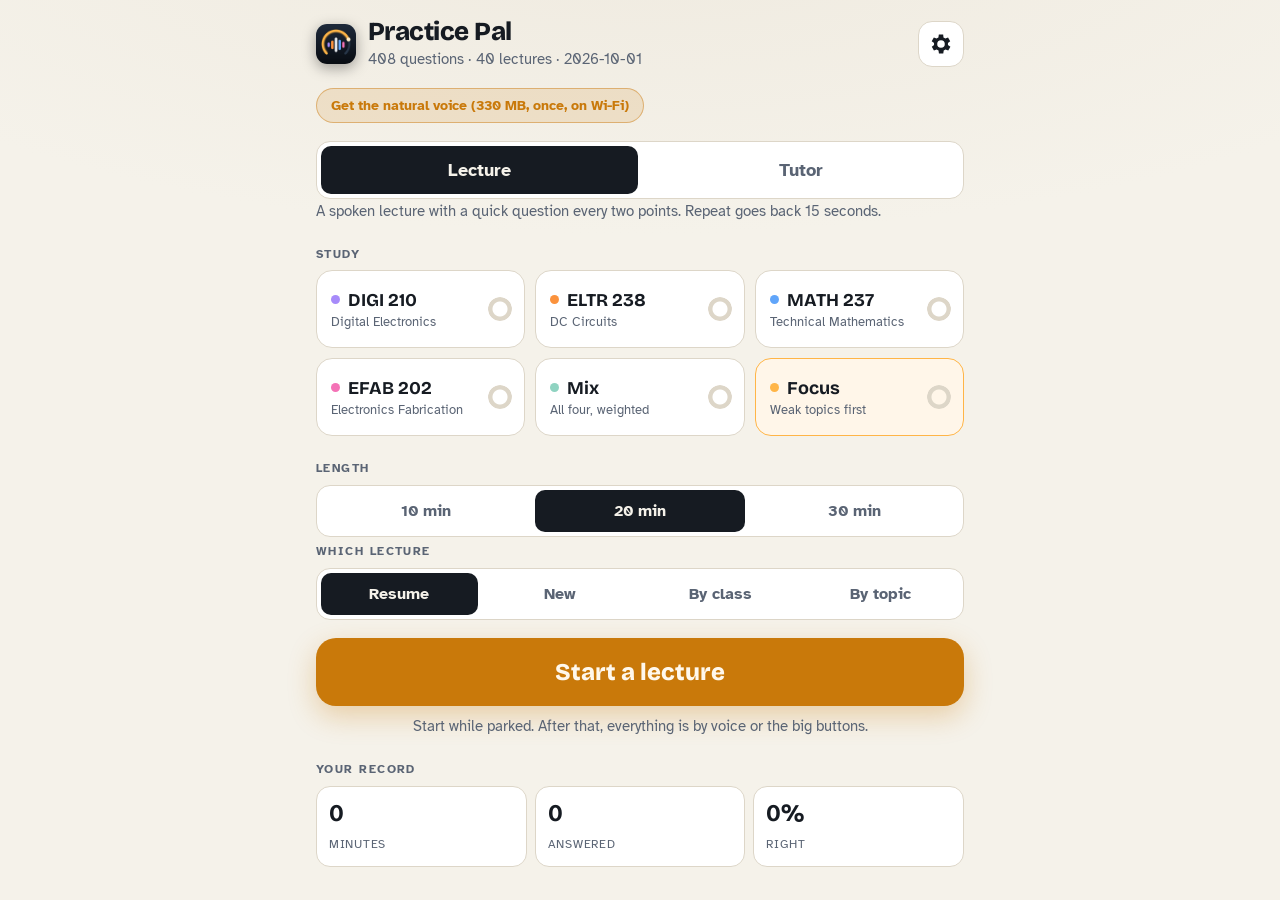
==== docs/index.html @ 53ab3779 "v2.0.0: on-device natural voice (Kokoro/WebGPU) with word-synced highlight, Whisper microphone fallb" ====
<!doctype html>
<html lang="en" dir="ltr">
<head>
<meta charset="utf-8">
<meta name="viewport" content="width=device-width, initial-scale=1, viewport-fit=cover">
<title>Pandora Practice Pal</title>
<meta name="description" content="Hands-free spoken lectures and voice tutoring for DIGI 210, ELTR 238, MATH 237 and EFAB 202, built from the Pandora vault.">
<meta name="theme-color" content="#0d1117" media="(prefers-color-scheme: dark)">
<meta name="theme-color" content="#f5f2ea" media="(prefers-color-scheme: light)">
<meta name="mobile-web-app-capable" content="yes">
<meta name="apple-mobile-web-app-capable" content="yes">
<meta name="apple-mobile-web-app-title" content="Practice Pal">
<meta name="apple-mobile-web-app-status-bar-style" content="black-translucent">
<link rel="manifest" href="manifest.webmanifest">
<link rel="icon" href="icons/icon-192.png">
<link rel="apple-touch-icon" href="icons/icon-180.png">
<link rel="preconnect" href="https://fonts.googleapis.com">
<link rel="preconnect" href="https://fonts.gstatic.com" crossorigin>
<link rel="stylesheet" href="https://fonts.googleapis.com/css2?family=Atkinson+Hyperlegible:wght@400;700&family=Bricolage+Grotesque:opsz,wght@12..96,600;12..96,800&display=swap">
<link rel="stylesheet" href="style.css">
</head>
<body>

<!-- ============ HOME ============ -->
<main id="home" class="screen">
  <header class="appbar">
    <div class="brand"><img src="icons/icon-192.png" alt="" width="40" height="40"><div><h1>Practice Pal</h1><p class="sub" id="bankInfo">Loading…</p></div></div>
    <button class="iconbtn" id="btnSettings" aria-label="Settings"></button>
  </header>

  <button class="voicechip" id="voiceChip" hidden></button>

  <section class="resume" id="resumeCard" hidden>
    <div class="resume-meta"><span class="eyebrow">Pick up where you left off</span><b id="resumeTitle"></b><small id="resumeSub"></small><div class="bar"><i id="resumeBar"></i></div></div>
    <div class="resume-actions"><button class="primary" id="btnResume">Resume</button><button class="ghost" id="btnNew">New lecture</button></div>
  </section>

  <section class="block">
    <div class="seg big" role="tablist" aria-label="Mode">
      <button class="segbtn" data-mode="lecture" role="tab">Lecture</button>
      <button class="segbtn" data-mode="tutor" role="tab">Tutor</button>
    </div>
    <p class="hint" id="modeHint"></p>
  </section>

  <section class="block">
    <h2 class="label">Study</h2>
    <div class="courses" id="courseGrid"></div>
  </section>

  <section class="block" id="lectureOpts">
    <h2 class="label">Length</h2>
    <div class="seg" id="lenSeg"><button class="segbtn" data-len="10">10 min</button><button class="segbtn" data-len="20">20 min</button><button class="segbtn" data-len="30">30 min</button></div>
    <h2 class="label">Which lecture</h2>
    <div class="seg" id="pickSeg"><button class="segbtn" data-pick="resume">Resume</button><button class="segbtn" data-pick="random">New</button><button class="segbtn" data-pick="lecture">By class</button><button class="segbtn" data-pick="topic">By topic</button></div>
    <div id="pickList" class="picklist" hidden></div>
  </section>

  <section class="block" id="tutorOpts" hidden><p class="hint" id="tutorPlan"></p></section>

  <div class="startwrap">
    <button class="start" id="btnStart" disabled><span id="startLabel">Start</span></button>
    <p class="hint center">Start while parked. After that, everything is by voice or the big buttons.</p>
  </div>

  <section class="block" id="statsBlock"></section>
</main>

<!-- ============ SESSION ============ -->
<main id="session" class="screen session" hidden>
  <header class="sessbar">
    <span class="chip" id="sessCourse">DIGI 210</span>
    <span class="status" id="sessStatus">Speaking</span>
    <span class="chip ghost" id="sessCount">0 / 0</span>
  </header>
  <div class="stage">
    <p class="kicker" id="stageKicker"></p>
    <div class="spoken" id="spoken" aria-live="off"></div>
    <div class="options" id="optionBtns"></div>
    <p class="heard" id="heard"></p>
  </div>
  <nav class="controls" aria-label="Playback">
    <div class="row help">
      <button class="ctl soft" id="cExplain"></button>
      <button class="ctl soft" id="cExpand"></button>
      <button class="ctl soft accent" id="cAI"></button>
    </div>
    <div class="row main">
      <button class="ctl" id="cRepeat"></button>
      <button class="ctl hero" id="cPause"></button>
      <button class="ctl" id="cNext"></button>
      <button class="ctl danger" id="cEnd"></button>
    </div>
  </nav>
</main>

<!-- ============ SUMMARY ============ -->
<main id="summary" class="screen" hidden>
  <header class="appbar"><h1>Drive done</h1></header>
  <div id="summaryBody" class="block"></div>
  <div class="startwrap"><button class="start" id="btnHome">Back to start</button></div>
</main>

<!-- ============ SETTINGS ============ -->
<main id="settings" class="screen" hidden>
  <header class="appbar"><h1>Settings</h1><button class="iconbtn" id="btnCloseSettings" aria-label="Close"></button></header>

  <section class="card form">
    <h2 class="label">Voice</h2>
    <div class="statusrow"><b id="voiceState">System voice</b><small id="voiceWhy"></small></div>
    <div class="meter" id="voiceMeter" hidden><i id="voiceMeterBar"></i></div>
    <button class="btn primary" id="btnVoice">Download the natural voice (about 330 MB, once)</button>
    <p class="hint">A neural voice that runs on your phone, so it works offline and costs nothing. Download on Wi-Fi. It needs Chrome or the installed app (WebGPU); other browsers use the phone's own voice.</p>
    <label>Speaking speed <output id="rateOut">1.0×</output><input type="range" id="rate" min="0.8" max="1.3" step="0.05" value="1"></label>
  </section>

  <section class="card form">
    <h2 class="label">Microphone</h2>
    <div class="statusrow"><b id="micState"></b><small id="micWhy"></small></div>
    <label class="row"><input type="checkbox" id="micOn" checked> Listen for spoken answers</label>
    <label>Recognition <select id="earMode"><option value="auto">Automatic (built-in, Whisper as backup)</option><option value="whisper">Always Whisper (needs the Groq key)</option></select></label>
    <label class="row"><input type="checkbox" id="optionsAloud" checked> Read multiple-choice options aloud</label>
    <button class="btn" id="btnTestVoice">Test voice and microphone</button>
    <p class="hint" id="testOut"></p>
  </section>

  <section class="card form">
    <h2 class="label">AI chain</h2>
    <p class="hint">Used only for the AI button. Five free services are tried in order; if one is slow or down, the next one carries on the same conversation. One key is enough; more keys make it more reliable. Keys stay on this phone. The Groq key also powers the microphone in Firefox.</p>
    <div id="keyRows"></div>
    <button class="btn" id="btnTestAI">Test the chain</button>
    <div class="keystatus" id="aiOut"></div>
  </section>

  <section class="card form">
    <h2 class="label">Sync with the vault</h2>
    <p class="hint">Progress is always saved on this phone. A fine-grained GitHub token (this repository only, Contents: Read and write) also sends your results to the vault after each drive.</p>
    <label>Repository <input type="text" id="ghRepo" placeholder="owner/repo"></label>
    <label>Token <input type="password" id="ghToken" autocomplete="off" placeholder="github_pat_…"></label>
    <div class="row gap"><button class="btn" id="btnSync">Sync now</button><button class="btn" id="btnRefresh">Check for new material</button></div>
    <p class="hint" id="syncOut"></p>
  </section>

  <section class="card form">
    <h2 class="label">Data</h2>
    <div class="row gap"><button class="btn" id="btnExport">Copy progress</button><button class="btn danger" id="btnReset">Reset progress</button></div>
    <p class="hint" id="dataOut"></p>
    <p class="hint">Version <span id="ver"></span></p>
  </section>
</main>

<audio id="silence" loop preload="auto"></audio>
<script src="parse.js"></script>
<script src="voice.js"></script>
<script src="ear.js"></script>
<script src="ai.js"></script>
<script src="app.js"></script>
</body>
</html>
---- docs/style.css ----
/* Pandora Practice Pal — "instrument cluster" UI.
   Layout: one column; glanceable type; every control a big target in the bottom third, reachable while the phone is mounted. */
:root {
  --bg: #0d1117;          /* cabin night, blue-black */
  --bg2: #121923;
  --panel: #161f2b;
  --panel2: #1c2735;
  --line: #263446;
  --fg: #eef1f5;
  --muted: #93a1b3;
  --dim: #5f6e82;
  --accent: #ffb547;      /* amber gauge needle */
  --accent-ink: #1b1200;
  --teal: #4fd1c5;        /* listening */
  --good: #5ad19a;
  --bad: #ff7a7a;
  --digi: #a78bfa; --eltr: #fb923c; --math: #60a5fa; --efab: #f472b6; --mix: #8fd3c1; --focus: #ffb547;
  --display: 'Bricolage Grotesque', 'Atkinson Hyperlegible', system-ui, sans-serif;
  --font: 'Atkinson Hyperlegible', system-ui, -apple-system, 'Segoe UI', Roboto, sans-serif;
  --r: 18px;
  color-scheme: dark;
}
@media (prefers-color-scheme: light) {
  :root:not([data-theme="dark"]) { --bg: #f5f2ea; --bg2: #efeadf; --panel: #ffffff; --panel2: #f7f4ed; --line: #ddd6c8; --fg: #161b22; --muted: #5a6474; --dim: #8b93a0; --accent: #c9790a; --accent-ink: #fff8ec; --teal: #0f8f84; color-scheme: light; }
}
:root[data-theme="light"] { --bg: #f5f2ea; --bg2: #efeadf; --panel: #ffffff; --panel2: #f7f4ed; --line: #ddd6c8; --fg: #161b22; --muted: #5a6474; --dim: #8b93a0; --accent: #c9790a; --accent-ink: #fff8ec; --teal: #0f8f84; color-scheme: light; }

* { box-sizing: border-box; }
[hidden] { display: none !important; }
html, body { height: 100%; margin: 0; }
body { background: radial-gradient(120% 60% at 50% -10%, var(--bg2), var(--bg) 60%) fixed, var(--bg); color: var(--fg); font-family: var(--font); font-size: 18px; line-height: 1.4;
  padding-block: env(safe-area-inset-top, 0px) env(safe-area-inset-bottom, 0px); -webkit-tap-highlight-color: transparent; }
.screen { min-height: 100%; padding: 14px 16px 28px; max-width: 680px; margin: 0 auto; display: flex; flex-direction: column; gap: 18px; }
h1 { font-family: var(--display); font-weight: 800; font-size: 26px; margin: 0; letter-spacing: -0.02em; line-height: 1.1; text-wrap: balance; }
h2.label { font-size: 12px; text-transform: uppercase; letter-spacing: 0.12em; color: var(--muted); margin: 6px 0 8px; font-weight: 700; }
.sub, .hint { color: var(--muted); margin: 2px 0 0; font-size: 15px; }
.center { text-align: center; }
button { font-family: inherit; cursor: pointer; color: inherit; }
button:focus-visible, a:focus-visible, input:focus-visible, select:focus-visible { outline: 3px solid var(--accent); outline-offset: 2px; }
svg { width: 26px; height: 26px; fill: currentColor; }
a { color: var(--accent); }

/* app bar */
.appbar { display: flex; align-items: center; justify-content: space-between; gap: 12px; padding-top: 4px; }
.brand { display: flex; align-items: center; gap: 12px; min-width: 0; }
.brand img { border-radius: 11px; flex: none; box-shadow: 0 4px 14px rgba(0,0,0,.35); }
.iconbtn { width: 46px; height: 46px; border-radius: 14px; background: var(--panel); border: 1px solid var(--line); display: grid; place-items: center; flex: none; }
.voicechip { align-self: flex-start; background: color-mix(in srgb, var(--accent) 14%, transparent); color: var(--accent); border: 1px solid color-mix(in srgb, var(--accent) 45%, transparent); border-radius: 999px; padding: 8px 14px; font-size: 14px; font-weight: 700; }
.voicechip:disabled { cursor: default; color: var(--muted); border-color: var(--line); background: transparent; }

/* resume card */
.resume { background: linear-gradient(135deg, color-mix(in srgb, var(--accent) 16%, var(--panel)), var(--panel)); border: 1px solid color-mix(in srgb, var(--accent) 35%, var(--line)); border-radius: 22px; padding: 16px; display: flex; flex-direction: column; gap: 14px; }
.resume-meta { display: flex; flex-direction: column; gap: 4px; min-width: 0; }
.eyebrow { font-size: 12px; letter-spacing: .12em; text-transform: uppercase; color: var(--accent); font-weight: 700; }
.resume-meta b { font-family: var(--display); font-size: 21px; line-height: 1.15; }
.resume-meta small { color: var(--muted); font-size: 14px; }
.bar { height: 5px; background: var(--line); border-radius: 3px; overflow: hidden; margin-top: 6px; }
.bar i { display: block; height: 100%; background: var(--accent); border-radius: 3px; }
.resume-actions { display: grid; grid-template-columns: 1.4fr 1fr; gap: 10px; }
.primary, .ghost { border-radius: 14px; padding: 14px; font-size: 18px; font-weight: 700; border: 1px solid transparent; }
.primary { background: var(--accent); color: var(--accent-ink); }
.ghost { background: transparent; border-color: var(--line); color: var(--fg); }

/* segmented controls */
.seg { display: flex; background: var(--panel); border: 1px solid var(--line); border-radius: 14px; padding: 4px; gap: 4px; }
.segbtn { flex: 1; background: transparent; border: 0; color: var(--muted); font-size: 16px; font-weight: 700; padding: 11px 4px; border-radius: 10px; min-width: 0; }
.seg.big .segbtn { font-size: 18px; padding: 13px 6px; }
.segbtn.on { background: var(--fg); color: var(--bg); }

/* course tiles */
.courses { display: grid; grid-template-columns: repeat(2, minmax(0, 1fr)); gap: 10px; }
.course { position: relative; border: 1.5px solid var(--line); background: var(--panel); border-radius: 16px; padding: 14px 44px 14px 14px; text-align: left; min-height: 78px; display: flex; flex-direction: column; justify-content: center; gap: 3px; }
.course b { font-family: var(--display); font-size: 18px; display: flex; align-items: center; gap: 8px; white-space: nowrap; }
.course b::before { content: ""; width: 9px; height: 9px; border-radius: 50%; background: var(--c); flex: none; }
.course small { color: var(--muted); font-size: 13px; line-height: 1.25; }
.course.on { border-color: var(--c); background: color-mix(in srgb, var(--c) 12%, var(--panel)); }
.ring { position: absolute; right: 12px; top: 50%; translate: 0 -50%; width: 24px; height: 24px; border-radius: 50%; background: conic-gradient(var(--c) calc(var(--p) * 1%), var(--line) 0); -webkit-mask: radial-gradient(circle, transparent 7px, #000 8px); mask: radial-gradient(circle, transparent 7px, #000 8px); }

.picklist { margin-top: 10px; display: flex; flex-direction: column; gap: 4px; max-height: 42vh; overflow-y: auto; border: 1px solid var(--line); border-radius: 14px; padding: 6px; background: var(--panel); }
.pick { background: transparent; border: 0; text-align: left; padding: 12px 10px; border-radius: 10px; display: flex; justify-content: space-between; gap: 10px; align-items: center; font-size: 16px; }
.pick.on { background: color-mix(in srgb, var(--accent) 18%, transparent); }
.pick small { color: var(--muted); white-space: nowrap; }
.pick.locked { opacity: .45; }

.startwrap { display: flex; flex-direction: column; gap: 8px; }
.start { background: var(--accent); color: var(--accent-ink); border: 0; font-family: var(--display); font-size: 24px; font-weight: 800; padding: 20px; border-radius: 20px; box-shadow: 0 10px 28px color-mix(in srgb, var(--accent) 30%, transparent); }
.start:disabled { opacity: .45; cursor: default; box-shadow: none; }

/* stats */
.stats { display: grid; grid-template-columns: repeat(3, 1fr); gap: 8px; }
.stat { background: var(--panel); border: 1px solid var(--line); border-radius: 14px; padding: 10px 12px; }
.stat b { display: block; font-family: var(--display); font-size: 24px; font-variant-numeric: tabular-nums; }
.stat small { color: var(--muted); font-size: 12px; text-transform: uppercase; letter-spacing: .06em; }
.weak { margin-top: 10px; display: flex; flex-direction: column; gap: 6px; }
.weak a, .weak span { color: var(--fg); text-decoration: none; display: flex; justify-content: space-between; gap: 10px; font-size: 15px; }
.weak small { color: var(--muted); }

/* ---------- session ---------- */
.session { gap: 10px; padding-bottom: 8px; height: calc(100dvh - env(safe-area-inset-top, 0px) - env(safe-area-inset-bottom, 0px)); min-height: 0; }
.sessbar { display: flex; align-items: center; justify-content: space-between; gap: 8px; }
.chip { background: var(--panel); border: 1.5px solid var(--line); padding: 6px 12px; border-radius: 999px; font-size: 14px; font-weight: 700; white-space: nowrap; }
.chip.ghost { color: var(--muted); font-variant-numeric: tabular-nums; }
.status { color: var(--accent); font-weight: 700; font-size: 14px; text-transform: uppercase; letter-spacing: .1em; display: flex; align-items: center; gap: 8px; }
.status::before { content: ""; width: 9px; height: 9px; border-radius: 50%; background: currentColor; }
.status.listen { color: var(--teal); }
.status.paused { color: var(--muted); }
.stage { flex: 1; display: flex; flex-direction: column; gap: 12px; min-height: 0; }
.kicker { margin: 0; color: var(--muted); font-size: 13px; text-transform: uppercase; letter-spacing: .08em; }
.spoken { flex: 1; min-height: 120px; overflow-y: auto; font-size: clamp(23px, 5.6vw, 31px); line-height: 1.45; scroll-behavior: auto;
  -webkit-mask: linear-gradient(transparent 0, #000 7%, #000 88%, transparent 100%); mask: linear-gradient(transparent 0, #000 7%, #000 88%, transparent 100%); padding: 14px 2px 40vh; }
.spoken .w { color: color-mix(in srgb, var(--fg) 42%, transparent); transition: color .18s ease, background-color .18s ease; border-radius: 5px; }
.spoken .w.s { color: color-mix(in srgb, var(--fg) 75%, transparent); }
.spoken .w.past { color: var(--fg); }
.spoken .w.now { color: var(--accent-ink); background: var(--accent); box-shadow: 0 0 0 3px var(--accent); }
.heard { margin: 0; color: var(--teal); font-size: 15px; min-height: 1.4em; }
.options { display: grid; gap: 8px; }
.opt { background: var(--panel); border: 2px solid var(--line); font-size: 19px; text-align: left; padding: 14px; border-radius: 14px; display: flex; gap: 12px; align-items: center; }
.opt em { font-style: normal; font-weight: 700; color: var(--accent); min-width: 1.3em; font-family: var(--display); }
.opt.good { border-color: var(--good); background: color-mix(in srgb, var(--good) 12%, var(--panel)); }
.opt.bad { border-color: var(--bad); background: color-mix(in srgb, var(--bad) 12%, var(--panel)); }
.opt.wide { justify-content: center; font-weight: 700; }

.controls { display: flex; flex-direction: column; gap: 8px; padding-top: 6px; }
.controls .row { display: grid; gap: 8px; }
.controls .row.help { grid-template-columns: repeat(3, 1fr); }
.controls .row.main { grid-template-columns: 1fr 1.35fr 1fr 1fr; }
.ctl { background: var(--panel); border: 1px solid var(--line); border-radius: 18px; min-height: 74px; display: flex; flex-direction: column; align-items: center; justify-content: center; gap: 3px; padding: 6px 2px; min-width: 0; }
.ctl svg { width: 30px; height: 30px; }
.ctl span { font-size: 12px; color: var(--muted); font-weight: 700; text-transform: uppercase; letter-spacing: .05em; }
.ctl.soft { min-height: 58px; flex-direction: row; gap: 8px; background: var(--panel2); }
.ctl.soft svg { width: 22px; height: 22px; }
.ctl.soft span { font-size: 14px; color: var(--fg); text-transform: none; letter-spacing: 0; }
.ctl.accent { border-color: color-mix(in srgb, var(--teal) 60%, var(--line)); }
.ctl.accent svg { color: var(--teal); }
.ctl.hero { background: var(--accent); color: var(--accent-ink); border-color: transparent; min-height: 84px; }
.ctl.hero span { color: var(--accent-ink); }
.ctl.hero svg { width: 36px; height: 36px; }
.ctl.hero.on { background: var(--teal); }
.ctl.danger svg { color: var(--bad); }
.ctl:active { transform: scale(.97); }

/* ---------- settings ---------- */
.card { background: var(--panel); border: 1px solid var(--line); border-radius: var(--r); padding: 16px; }
.form { display: flex; flex-direction: column; gap: 12px; }
.form label { display: flex; flex-direction: column; gap: 6px; font-size: 15px; color: var(--muted); }
.form label.row { flex-direction: row; align-items: center; gap: 10px; color: var(--fg); }
.form input[type=text], .form input[type=password], .form select { font: inherit; font-size: 17px; color: var(--fg); background: var(--bg); border: 1px solid var(--line); border-radius: 10px; padding: 11px; width: 100%; min-width: 0; }
.form input[type=range] { width: 100%; accent-color: var(--accent); }
.form input[type=checkbox] { width: 22px; height: 22px; accent-color: var(--accent); }
.form output { color: var(--fg); }
.statusrow { display: flex; flex-direction: column; gap: 2px; }
.statusrow small { color: var(--muted); font-size: 14px; }
.meter { height: 8px; background: var(--line); border-radius: 4px; overflow: hidden; }
.meter i { display: block; height: 100%; width: 0; background: var(--accent); transition: width .3s; }
.row { display: flex; align-items: center; }
.row.gap { gap: 10px; flex-wrap: wrap; }
.btn { background: var(--bg); border: 1px solid var(--line); font-size: 16px; font-weight: 700; padding: 12px 14px; border-radius: 12px; }
.btn.primary { background: var(--accent); color: var(--accent-ink); border-color: transparent; }
.btn.danger { color: var(--bad); }
.btn:disabled { opacity: .5; }
.keyrow { display: flex; flex-direction: column; gap: 6px; }
.keyhead { display: flex; align-items: center; gap: 8px; font-size: 15px; }
.keyhead .n { width: 22px; height: 22px; border-radius: 50%; background: var(--panel2); border: 1px solid var(--line); display: grid; place-items: center; font-size: 12px; font-weight: 700; color: var(--muted); }
.keyhead a { margin-left: auto; font-size: 14px; }
.keystatus { display: flex; flex-direction: column; gap: 6px; }
.kst { display: flex; justify-content: space-between; gap: 10px; font-size: 14px; padding: 8px 10px; border-radius: 10px; background: var(--bg); border-left: 4px solid var(--line); }
.kst span { color: var(--muted); text-align: right; min-width: 0; overflow-wrap: anywhere; }
.kst.ok { border-left-color: var(--good); } .kst.bad { border-left-color: var(--bad); } .kst.off { opacity: .6; }

/* summary */
.summary-list { list-style: none; padding: 0; margin: 12px 0 0; display: flex; flex-direction: column; gap: 8px; }
.summary-list li { background: var(--panel); border: 1px solid var(--line); border-radius: 12px; padding: 10px 12px; font-size: 16px; border-left: 4px solid var(--line); }
.summary-list li.bad { border-left-color: var(--bad); }
.summary-list li.good { border-left-color: var(--good); }
.summary-list small { color: var(--muted); display: block; }

@media (prefers-reduced-motion: no-preference) {
  .status.listen::before { animation: pulse 1.1s ease-in-out infinite; }
  @keyframes pulse { 50% { opacity: .3; transform: scale(1.4); } }
}
@media (min-width: 560px) { .courses { grid-template-columns: repeat(3, minmax(0, 1fr)); } }
@media (max-height: 700px) { .ctl { min-height: 60px; } .ctl.hero { min-height: 68px; } .ctl.soft { min-height: 48px; } }
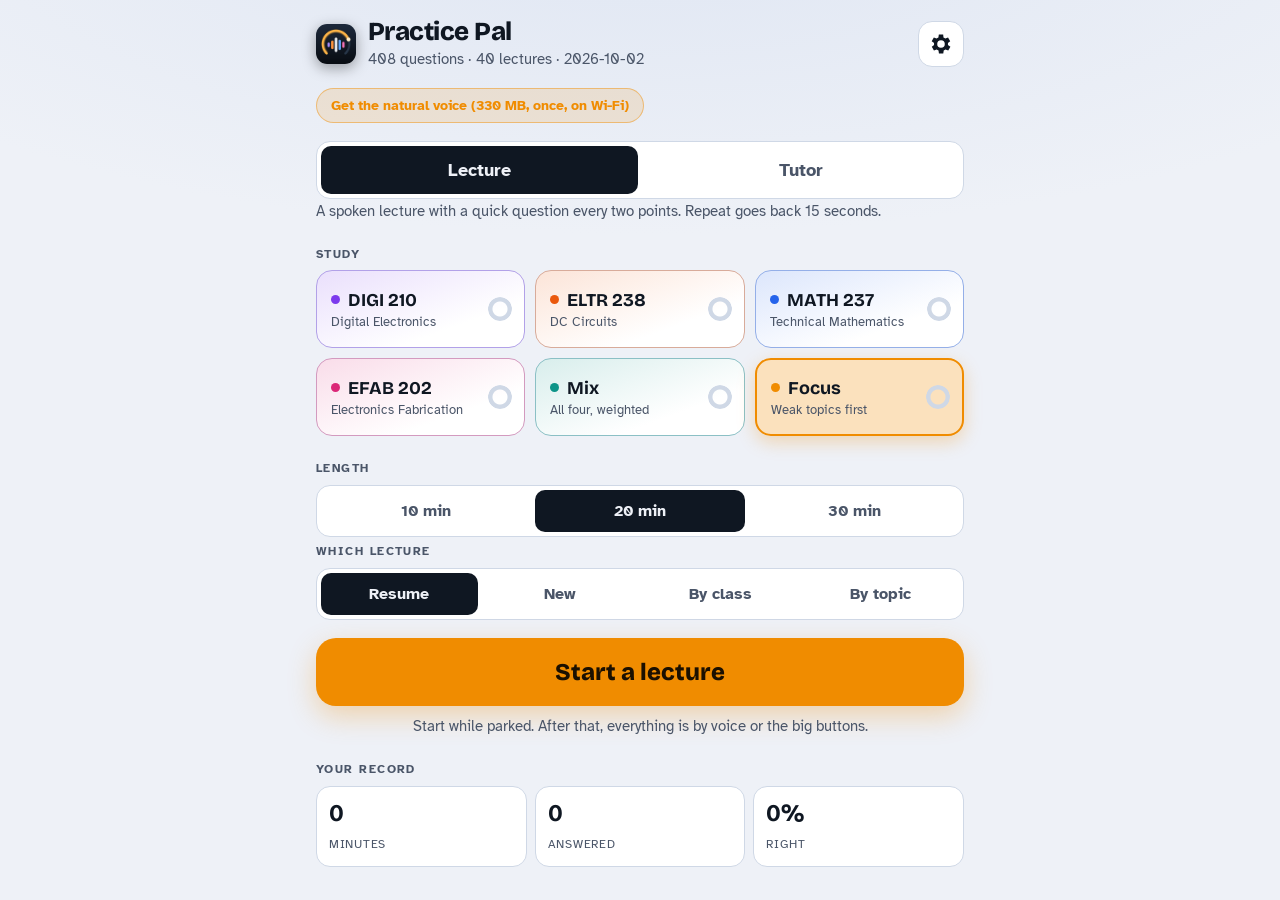
==== commit 9e56f41e: "v2.1.0: microphone settings (permission fixer, device picker, level meter), on-device Whisper, phras" ====
--- a/docs/index.html
+++ b/docs/index.html
@@ -111,16 +111,31 @@
     <div class="meter" id="voiceMeter" hidden><i id="voiceMeterBar"></i></div>
     <button class="btn primary" id="btnVoice">Download the natural voice (about 330 MB, once)</button>
     <p class="hint">A neural voice that runs on your phone, so it works offline and costs nothing. Download on Wi-Fi. It needs Chrome or the installed app (WebGPU); other browsers use the phone's own voice.</p>
+    <h2 class="label">Follow-along highlight</h2>
+    <div class="seg" id="hlSeg"><button class="segbtn" data-hl="phrase">Phrase</button><button class="segbtn" data-hl="word">Word</button><button class="segbtn" data-hl="off">Off</button></div>
     <label>Speaking speed <output id="rateOut">1.0×</output><input type="range" id="rate" min="0.8" max="1.3" step="0.05" value="1"></label>
   </section>
 
-  <section class="card form">
+  <section class="card form" id="micCard">
     <h2 class="label">Microphone</h2>
+    <div class="permrow"><span class="dot" id="permDot"></span><div class="statusrow"><b id="permState">Checking permission…</b><small id="permWhy"></small></div></div>
+    <button class="btn primary" id="btnPerm">Allow the microphone</button>
+    <details class="help" id="permHelp"><summary>How to fix a blocked microphone</summary><div id="permSteps"></div></details>
+    <label>Microphone to use <select id="micSel"><option value="">System default</option></select></label>
+    <p class="hint" id="micSelHint">Choosing a specific microphone uses Whisper for recognition, because the browser's built-in recogniser always listens on the system default.</p>
+    <div class="levelwrap"><span>Input level</span><div class="level"><i id="levelBar"></i></div></div>
+    <label>Recognition <select id="earMode">
+      <option value="auto">Automatic (best available)</option>
+      <option value="native">Built-in only (Chrome / installed app)</option>
+      <option value="local">On-device Whisper (no key, works everywhere)</option>
+      <option value="groq">Whisper on Groq (needs the Groq key)</option>
+    </select></label>
     <div class="statusrow"><b id="micState"></b><small id="micWhy"></small></div>
+    <div class="meter" id="sttMeter" hidden><i id="sttMeterBar"></i></div>
+    <button class="btn" id="btnLocalStt">Download on-device recogniser (about 80 MB, once)</button>
     <label class="row"><input type="checkbox" id="micOn" checked> Listen for spoken answers</label>
-    <label>Recognition <select id="earMode"><option value="auto">Automatic (built-in, Whisper as backup)</option><option value="whisper">Always Whisper (needs the Groq key)</option></select></label>
     <label class="row"><input type="checkbox" id="optionsAloud" checked> Read multiple-choice options aloud</label>
-    <button class="btn" id="btnTestVoice">Test voice and microphone</button>
+    <div class="row gap"><button class="btn primary" id="btnTestVoice">Test: say “option two”</button><button class="btn" id="btnMeter">Watch the level</button></div>
     <p class="hint" id="testOut"></p>
   </section>
 
@@ -154,6 +169,7 @@
 <script src="voice.js"></script>
 <script src="ear.js"></script>
 <script src="ai.js"></script>
+<script src="speechtext.js"></script>
 <script src="app.js"></script>
 </body>
 </html>
--- a/docs/style.css
+++ b/docs/style.css
@@ -21,9 +21,9 @@
   color-scheme: dark;
 }
 @media (prefers-color-scheme: light) {
-  :root:not([data-theme="dark"]) { --bg: #f5f2ea; --bg2: #efeadf; --panel: #ffffff; --panel2: #f7f4ed; --line: #ddd6c8; --fg: #161b22; --muted: #5a6474; --dim: #8b93a0; --accent: #c9790a; --accent-ink: #fff8ec; --teal: #0f8f84; color-scheme: light; }
+  :root:not([data-theme="dark"]) { --bg: #eef1f7; --bg2: #dfe6f3; --panel: #ffffff; --panel2: #f3f6fb; --line: #cfd8e6; --fg: #0f1722; --muted: #4a5568; --dim: #7a8699; --accent: #f08c00; --accent-ink: #1b1000; --teal: #0d9488; --digi: #7c3aed; --eltr: #ea580c; --math: #2563eb; --efab: #db2777; --mix: #0d9488; --focus: #f08c00; color-scheme: light; }
 }
-:root[data-theme="light"] { --bg: #f5f2ea; --bg2: #efeadf; --panel: #ffffff; --panel2: #f7f4ed; --line: #ddd6c8; --fg: #161b22; --muted: #5a6474; --dim: #8b93a0; --accent: #c9790a; --accent-ink: #fff8ec; --teal: #0f8f84; color-scheme: light; }
+:root[data-theme="light"] { --bg: #eef1f7; --bg2: #dfe6f3; --panel: #ffffff; --panel2: #f3f6fb; --line: #cfd8e6; --fg: #0f1722; --muted: #4a5568; --dim: #7a8699; --accent: #f08c00; --accent-ink: #1b1000; --teal: #0d9488; --digi: #7c3aed; --eltr: #ea580c; --math: #2563eb; --efab: #db2777; --mix: #0d9488; --focus: #f08c00; color-scheme: light; }
 
 * { box-sizing: border-box; }
 [hidden] { display: none !important; }
@@ -69,11 +69,11 @@
 
 /* course tiles */
 .courses { display: grid; grid-template-columns: repeat(2, minmax(0, 1fr)); gap: 10px; }
-.course { position: relative; border: 1.5px solid var(--line); background: var(--panel); border-radius: 16px; padding: 14px 44px 14px 14px; text-align: left; min-height: 78px; display: flex; flex-direction: column; justify-content: center; gap: 3px; }
+.course { position: relative; border: 1.5px solid color-mix(in srgb, var(--c) 35%, var(--line)); background: linear-gradient(160deg, color-mix(in srgb, var(--c) 16%, var(--panel)), var(--panel) 70%); border-radius: 16px; padding: 14px 44px 14px 14px; text-align: left; min-height: 78px; display: flex; flex-direction: column; justify-content: center; gap: 3px; }
 .course b { font-family: var(--display); font-size: 18px; display: flex; align-items: center; gap: 8px; white-space: nowrap; }
 .course b::before { content: ""; width: 9px; height: 9px; border-radius: 50%; background: var(--c); flex: none; }
 .course small { color: var(--muted); font-size: 13px; line-height: 1.25; }
-.course.on { border-color: var(--c); background: color-mix(in srgb, var(--c) 12%, var(--panel)); }
+.course.on { border-color: var(--c); border-width: 2.5px; background: color-mix(in srgb, var(--c) 26%, var(--panel)); box-shadow: 0 6px 18px color-mix(in srgb, var(--c) 28%, transparent); }
 .ring { position: absolute; right: 12px; top: 50%; translate: 0 -50%; width: 24px; height: 24px; border-radius: 50%; background: conic-gradient(var(--c) calc(var(--p) * 1%), var(--line) 0); -webkit-mask: radial-gradient(circle, transparent 7px, #000 8px); mask: radial-gradient(circle, transparent 7px, #000 8px); }
 
 .picklist { margin-top: 10px; display: flex; flex-direction: column; gap: 4px; max-height: 42vh; overflow-y: auto; border: 1px solid var(--line); border-radius: 14px; padding: 6px; background: var(--panel); }
@@ -108,10 +108,10 @@
 .kicker { margin: 0; color: var(--muted); font-size: 13px; text-transform: uppercase; letter-spacing: .08em; }
 .spoken { flex: 1; min-height: 120px; overflow-y: auto; font-size: clamp(23px, 5.6vw, 31px); line-height: 1.45; scroll-behavior: auto;
   -webkit-mask: linear-gradient(transparent 0, #000 7%, #000 88%, transparent 100%); mask: linear-gradient(transparent 0, #000 7%, #000 88%, transparent 100%); padding: 14px 2px 40vh; }
-.spoken .w { color: color-mix(in srgb, var(--fg) 42%, transparent); transition: color .18s ease, background-color .18s ease; border-radius: 5px; }
-.spoken .w.s { color: color-mix(in srgb, var(--fg) 75%, transparent); }
-.spoken .w.past { color: var(--fg); }
-.spoken .w.now { color: var(--accent-ink); background: var(--accent); box-shadow: 0 0 0 3px var(--accent); }
+.spoken .w { color: color-mix(in srgb, var(--fg) 40%, transparent); transition: color .25s ease, background-color .25s ease; -webkit-box-decoration-break: clone; box-decoration-break: clone; padding: 2px 0; }
+.spoken .w.s { color: color-mix(in srgb, var(--fg) 72%, transparent); }
+.spoken .w.past { color: color-mix(in srgb, var(--fg) 88%, transparent); }
+.spoken .w.now { color: var(--fg); background: color-mix(in srgb, var(--accent) 30%, transparent); }
 .heard { margin: 0; color: var(--teal); font-size: 15px; min-height: 1.4em; }
 .options { display: grid; gap: 8px; }
 .opt { background: var(--panel); border: 2px solid var(--line); font-size: 19px; text-align: left; padding: 14px; border-radius: 14px; display: flex; gap: 12px; align-items: center; }
@@ -180,3 +180,19 @@
 }
 @media (min-width: 560px) { .courses { grid-template-columns: repeat(3, minmax(0, 1fr)); } }
 @media (max-height: 700px) { .ctl { min-height: 60px; } .ctl.hero { min-height: 68px; } .ctl.soft { min-height: 48px; } }
+
+/* microphone settings */
+.permrow { display: flex; gap: 12px; align-items: flex-start; }
+.dot { width: 14px; height: 14px; border-radius: 50%; background: var(--dim); margin-top: 5px; flex: none; }
+.dot.ok { background: var(--good); box-shadow: 0 0 0 4px color-mix(in srgb, var(--good) 25%, transparent); }
+.dot.bad { background: var(--bad); box-shadow: 0 0 0 4px color-mix(in srgb, var(--bad) 25%, transparent); }
+.dot.ask { background: var(--accent); }
+.help { background: var(--bg); border: 1px solid var(--line); border-radius: 12px; padding: 10px 12px; font-size: 15px; }
+.help summary { cursor: pointer; font-weight: 700; }
+.help ol { margin: 8px 0 0; padding-left: 20px; display: flex; flex-direction: column; gap: 6px; color: var(--fg); }
+.levelwrap { display: flex; align-items: center; gap: 10px; font-size: 14px; color: var(--muted); }
+.level { flex: 1; height: 12px; border-radius: 6px; background: var(--line); overflow: hidden; }
+.level i { display: block; height: 100%; width: 0; background: linear-gradient(90deg, var(--teal), var(--good) 60%, var(--accent)); transition: width .08s linear; }
+
+.spoken[data-hl="word"] .w.now { background: var(--accent); color: var(--accent-ink); }
+.spoken[data-hl="off"] .w { color: var(--fg); }
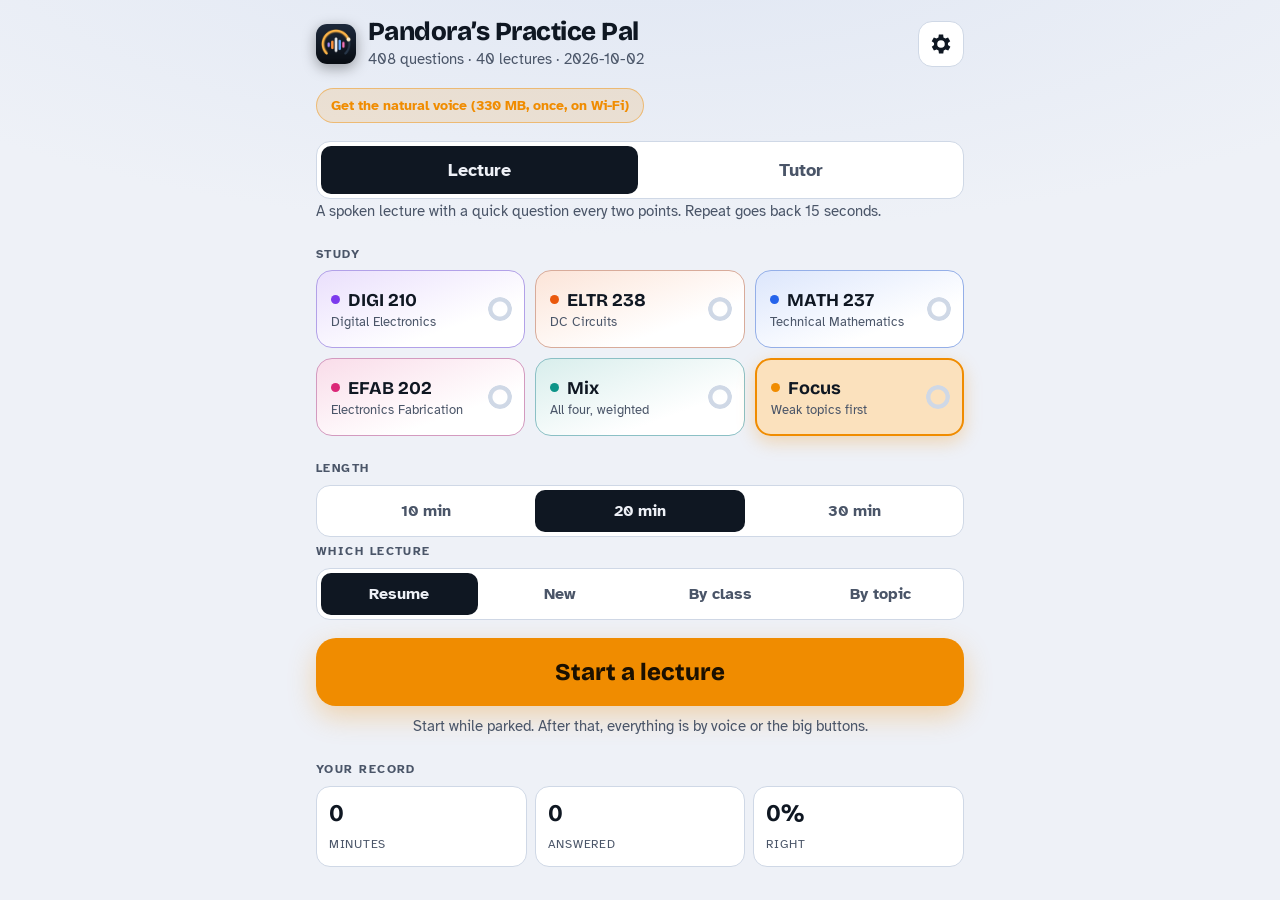
==== commit eeb15f9e: "Branding: Pandora's Practice Pal; updates bypass HTTP cache" ====
--- a/docs/index.html
+++ b/docs/index.html
@@ -3,7 +3,7 @@
 <head>
 <meta charset="utf-8">
 <meta name="viewport" content="width=device-width, initial-scale=1, viewport-fit=cover">
-<title>Pandora Practice Pal</title>
+<title>Pandora’s Practice Pal</title>
 <meta name="description" content="Hands-free spoken lectures and voice tutoring for DIGI 210, ELTR 238, MATH 237 and EFAB 202, built from the Pandora vault.">
 <meta name="theme-color" content="#0d1117" media="(prefers-color-scheme: dark)">
 <meta name="theme-color" content="#f5f2ea" media="(prefers-color-scheme: light)">
@@ -24,7 +24,7 @@
 <!-- ============ HOME ============ -->
 <main id="home" class="screen">
   <header class="appbar">
-    <div class="brand"><img src="icons/icon-192.png" alt="" width="40" height="40"><div><h1>Practice Pal</h1><p class="sub" id="bankInfo">Loading…</p></div></div>
+    <div class="brand"><img src="icons/icon-192.png" alt="" width="40" height="40"><div><h1>Pandora’s Practice Pal</h1><p class="sub" id="bankInfo">Loading…</p></div></div>
     <button class="iconbtn" id="btnSettings" aria-label="Settings"></button>
   </header>
 
--- a/docs/style.css
+++ b/docs/style.css
@@ -31,7 +31,7 @@
 body { background: radial-gradient(120% 60% at 50% -10%, var(--bg2), var(--bg) 60%) fixed, var(--bg); color: var(--fg); font-family: var(--font); font-size: 18px; line-height: 1.4;
   padding-block: env(safe-area-inset-top, 0px) env(safe-area-inset-bottom, 0px); -webkit-tap-highlight-color: transparent; }
 .screen { min-height: 100%; padding: 14px 16px 28px; max-width: 680px; margin: 0 auto; display: flex; flex-direction: column; gap: 18px; }
-h1 { font-family: var(--display); font-weight: 800; font-size: 26px; margin: 0; letter-spacing: -0.02em; line-height: 1.1; text-wrap: balance; }
+h1 { font-family: var(--display); font-weight: 800; font-size: clamp(21px, 6vw, 26px); margin: 0; letter-spacing: -0.02em; line-height: 1.1; text-wrap: balance; }
 h2.label { font-size: 12px; text-transform: uppercase; letter-spacing: 0.12em; color: var(--muted); margin: 6px 0 8px; font-weight: 700; }
 .sub, .hint { color: var(--muted); margin: 2px 0 0; font-size: 15px; }
 .center { text-align: center; }
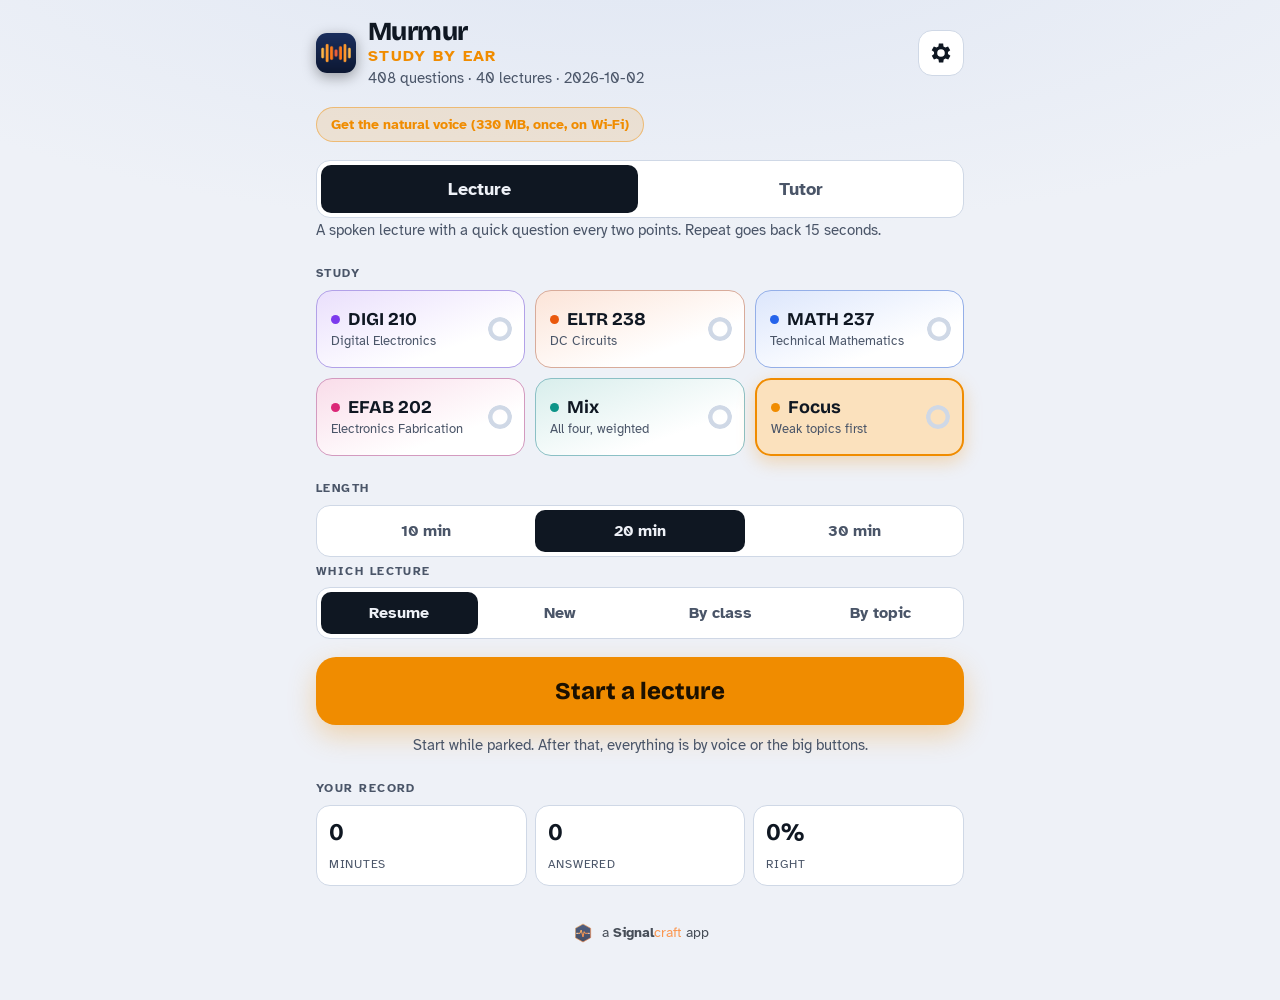
==== commit 970b5545: "Rename to Murmur, Signalcraft branding, new icon (v2.2.0) Co-Authored-By: Claude Opus 5.5 <noreply@a" ====
--- a/docs/index.html
+++ b/docs/index.html
@@ -3,13 +3,13 @@
 <head>
 <meta charset="utf-8">
 <meta name="viewport" content="width=device-width, initial-scale=1, viewport-fit=cover">
-<title>Pandora’s Practice Pal</title>
+<title>Murmur · Study by ear</title>
 <meta name="description" content="Hands-free spoken lectures and voice tutoring for DIGI 210, ELTR 238, MATH 237 and EFAB 202, built from the Pandora vault.">
 <meta name="theme-color" content="#0d1117" media="(prefers-color-scheme: dark)">
 <meta name="theme-color" content="#f5f2ea" media="(prefers-color-scheme: light)">
 <meta name="mobile-web-app-capable" content="yes">
 <meta name="apple-mobile-web-app-capable" content="yes">
-<meta name="apple-mobile-web-app-title" content="Practice Pal">
+<meta name="apple-mobile-web-app-title" content="Murmur">
 <meta name="apple-mobile-web-app-status-bar-style" content="black-translucent">
 <link rel="manifest" href="manifest.webmanifest">
 <link rel="icon" href="icons/icon-192.png">
@@ -24,7 +24,7 @@
 <!-- ============ HOME ============ -->
 <main id="home" class="screen">
   <header class="appbar">
-    <div class="brand"><img src="icons/icon-192.png" alt="" width="40" height="40"><div><h1>Pandora’s Practice Pal</h1><p class="sub" id="bankInfo">Loading…</p></div></div>
+    <div class="brand"><img src="icons/icon-192.png" alt="" width="40" height="40"><div><h1>Murmur <span class="tag">study by ear</span></h1><p class="sub" id="bankInfo">Loading…</p></div></div>
     <button class="iconbtn" id="btnSettings" aria-label="Settings"></button>
   </header>
 
@@ -64,6 +64,7 @@
   </div>
 
   <section class="block" id="statsBlock"></section>
+  <footer class="sc-foot"><a href="#" id="scLink"><svg class="sc-badge" viewBox="-6 -6 132 132" aria-hidden="true"><defs><linearGradient id="hg" x1="0" y1="0" x2="1" y2="1"><stop offset="0" stop-color="#ffb347"/><stop offset=".55" stop-color="#ff7a1a"/><stop offset="1" stop-color="#e2531a"/></linearGradient><linearGradient id="hb" x1="0" y1="0" x2="0" y2="1"><stop offset="0" stop-color="#1b2f5e"/><stop offset="1" stop-color="#0d1833"/></linearGradient></defs><path d="M60 6L106 32V88L60 114L14 88V32Z" fill="url(#hb)" stroke="url(#hg)" stroke-width="4" stroke-linejoin="round"/><path d="M24 62H42L49 42L60 84L67 52L73 62H96" fill="none" stroke="url(#hg)" stroke-width="6" stroke-linecap="round" stroke-linejoin="round"/><circle cx="24" cy="62" r="4" fill="#e9edf6"/><circle cx="96" cy="62" r="4" fill="#e9edf6"/></svg><span>a <b>Signal</b><i>craft</i> app</span></a></footer>
 </main>
 
 <!-- ============ SESSION ============ -->
@@ -162,6 +163,11 @@
     <p class="hint" id="dataOut"></p>
     <p class="hint">Version <span id="ver"></span></p>
   </section>
+  <section class="card sc-about">
+    <svg class="sc-badge" viewBox="-6 -6 132 132" aria-hidden="true"><defs><linearGradient id="hg2" x1="0" y1="0" x2="1" y2="1"><stop offset="0" stop-color="#ffb347"/><stop offset=".55" stop-color="#ff7a1a"/><stop offset="1" stop-color="#e2531a"/></linearGradient><linearGradient id="hb2" x1="0" y1="0" x2="0" y2="1"><stop offset="0" stop-color="#1b2f5e"/><stop offset="1" stop-color="#0d1833"/></linearGradient></defs><path d="M60 6L106 32V88L60 114L14 88V32Z" fill="url(#hb2)" stroke="url(#hg2)" stroke-width="4" stroke-linejoin="round"/><path d="M24 62H42L49 42L60 84L67 52L73 62H96" fill="none" stroke="url(#hg2)" stroke-width="6" stroke-linecap="round" stroke-linejoin="round"/><circle cx="24" cy="62" r="4" fill="#e9edf6"/><circle cx="96" cy="62" r="4" fill="#e9edf6"/></svg>
+    <div><h2 class="sc-word"><b>Signal</b><i>craft</i></h2><p class="sc-tagline">SOFTWARE THAT SPEAKS ELECTRONICS</p>
+    <p class="hint">Murmur is a Signalcraft app by jrshaack, a sibling of the ESP Toolkit. Today it studies your Pandora vault; the plan is a Signalcraft study platform where anyone names a subject and textbook and gets a study system built for them.</p></div>
+  </section>
 </main>
 
 <audio id="silence" loop preload="auto"></audio>
--- a/docs/style.css
+++ b/docs/style.css
@@ -1,4 +1,4 @@
-/* Pandora Practice Pal — "instrument cluster" UI.
+/* Murmur — "instrument cluster" UI.
    Layout: one column; glanceable type; every control a big target in the bottom third, reachable while the phone is mounted. */
 :root {
   --bg: #0d1117;          /* cabin night, blue-black */
@@ -196,3 +196,14 @@
 
 .spoken[data-hl="word"] .w.now { background: var(--accent); color: var(--accent-ink); }
 .spoken[data-hl="off"] .w { color: var(--fg); }
+
+/* ---- Murmur name + Signalcraft umbrella ---- */
+h1 .tag { display: block; font: 600 .62em/1.2 "Atkinson Hyperlegible", system-ui, sans-serif; letter-spacing: .08em; text-transform: uppercase; color: var(--accent, #ffb547); }
+.sc-badge { width: 22px; height: 22px; flex: none; }
+.sc-foot { display: flex; justify-content: center; padding: 18px 0 28px; }
+.sc-foot a { display: inline-flex; align-items: center; gap: 8px; color: inherit; opacity: .75; text-decoration: none; font-size: .85rem; }
+.sc-foot b { font-weight: 700; } .sc-foot i, .sc-word i { font-style: normal; font-weight: 300; color: #ff7a1a; }
+.sc-about { display: flex; gap: 16px; align-items: flex-start; }
+.sc-about .sc-badge { width: 64px; height: 64px; }
+.sc-word { margin: 0; font-size: 1.5rem; letter-spacing: -.01em; } .sc-word b { font-weight: 700; }
+.sc-tagline { margin: 2px 0 8px; font-size: .68rem; letter-spacing: .18em; color: #ff7a1a; font-weight: 700; }
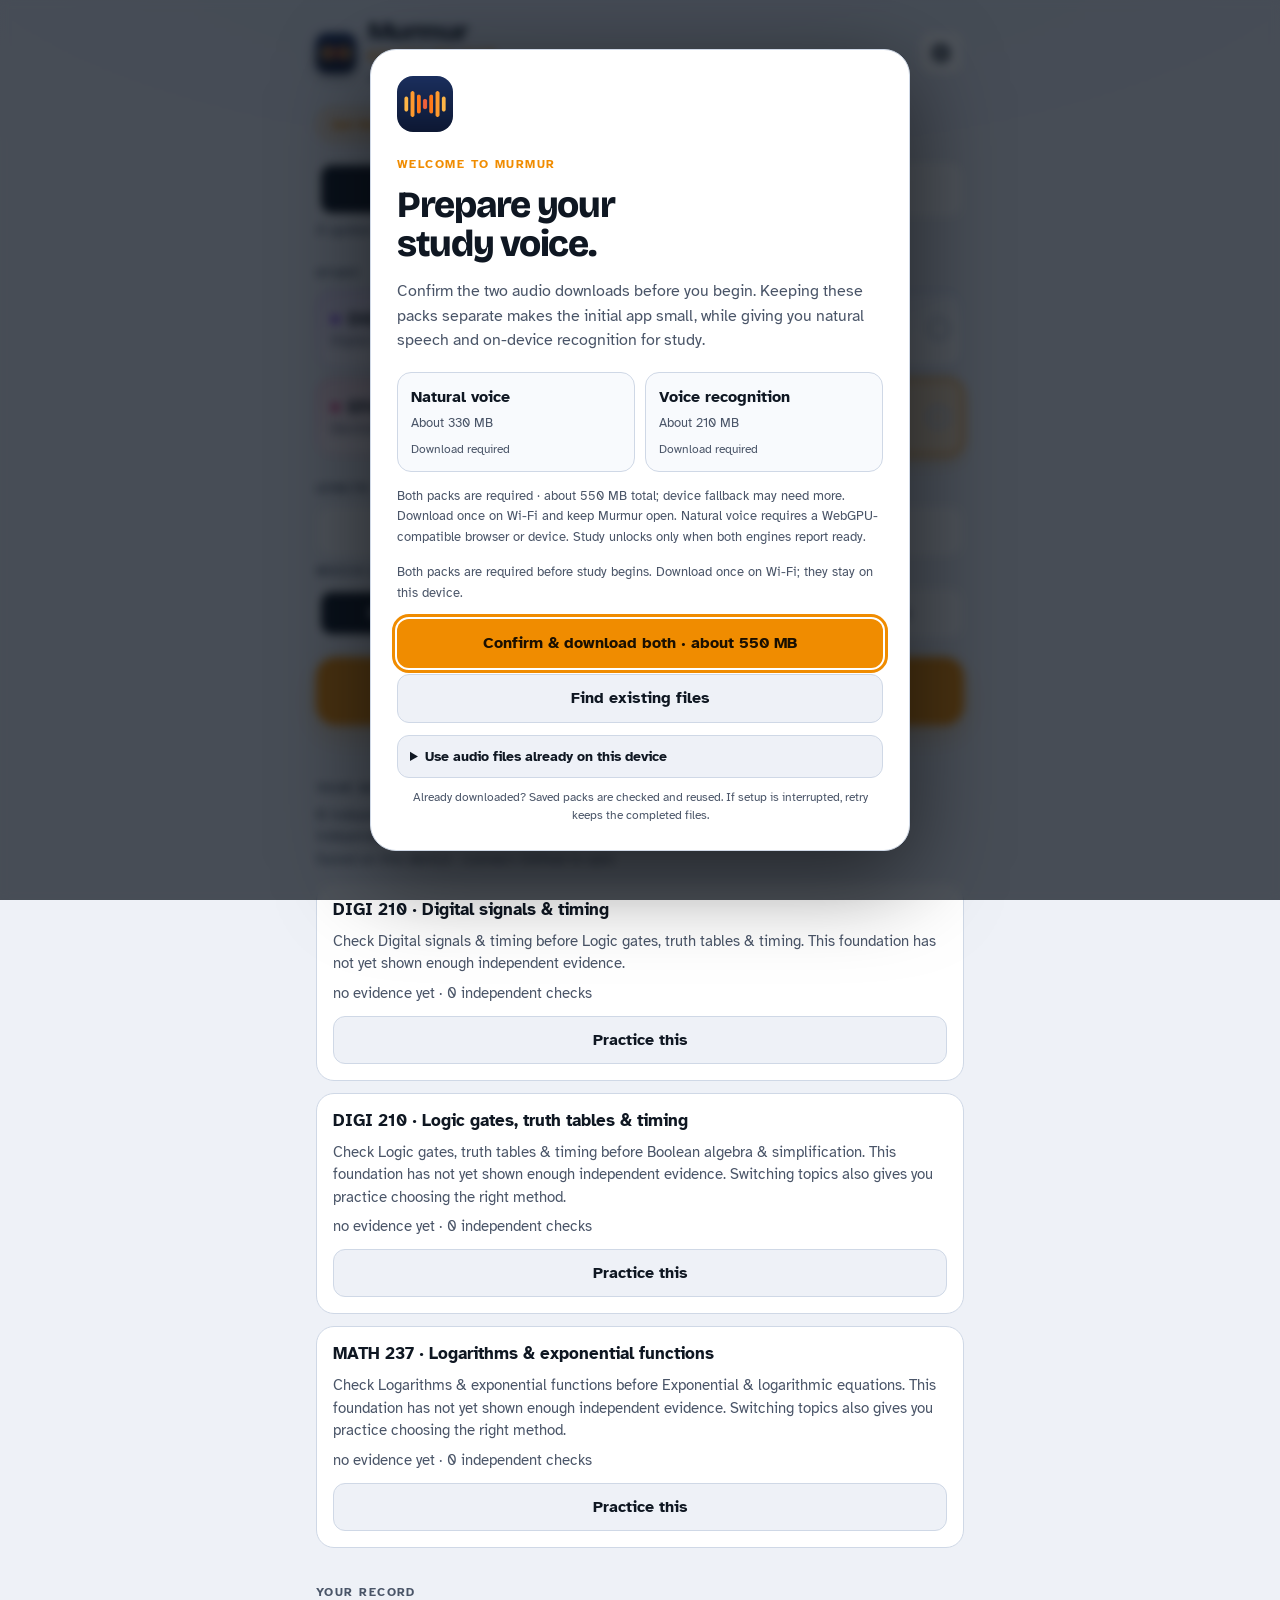
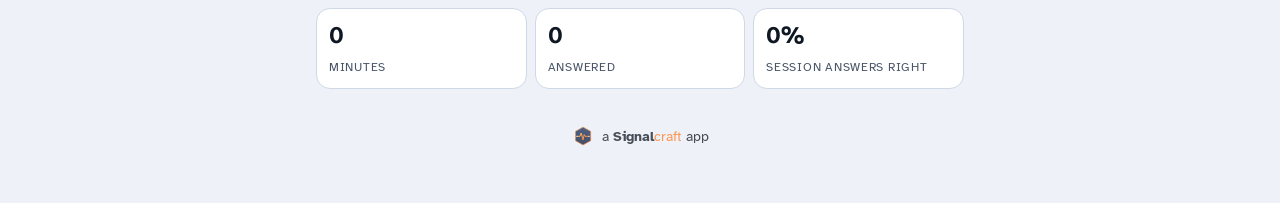
==== commit 2ff3f012: "Improve Murmur audio and shared learning Require verified voice and recognition packs with download " ====
--- a/docs/index.html
+++ b/docs/index.html
@@ -63,6 +63,7 @@
     <p class="hint center">Start while parked. After that, everything is by voice or the big buttons.</p>
   </div>
 
+  <section class="block" id="adaptivePlan" aria-live="polite"></section>
   <section class="block" id="statsBlock"></section>
   <footer class="sc-foot"><a href="#" id="scLink"><svg class="sc-badge" viewBox="-6 -6 132 132" aria-hidden="true"><defs><linearGradient id="hg" x1="0" y1="0" x2="1" y2="1"><stop offset="0" stop-color="#ffb347"/><stop offset=".55" stop-color="#ff7a1a"/><stop offset="1" stop-color="#e2531a"/></linearGradient><linearGradient id="hb" x1="0" y1="0" x2="0" y2="1"><stop offset="0" stop-color="#1b2f5e"/><stop offset="1" stop-color="#0d1833"/></linearGradient></defs><path d="M60 6L106 32V88L60 114L14 88V32Z" fill="url(#hb)" stroke="url(#hg)" stroke-width="4" stroke-linejoin="round"/><path d="M24 62H42L49 42L60 84L67 52L73 62H96" fill="none" stroke="url(#hg)" stroke-width="6" stroke-linecap="round" stroke-linejoin="round"/><circle cx="24" cy="62" r="4" fill="#e9edf6"/><circle cx="96" cy="62" r="4" fill="#e9edf6"/></svg><span>a <b>Signal</b><i>craft</i> app</span></a></footer>
 </main>
@@ -104,21 +105,29 @@
 
 <!-- ============ SETTINGS ============ -->
 <main id="settings" class="screen" hidden>
-  <header class="appbar"><h1>Settings</h1><button class="iconbtn" id="btnCloseSettings" aria-label="Close"></button></header>
-
-  <section class="card form">
-    <h2 class="label">Voice</h2>
+  <header class="appbar settings-header"><div><span class="eyebrow">MAKE IT YOURS</span><h1>Settings</h1><p class="hint">Your voice, your study rhythm.</p></div><button class="iconbtn" id="btnCloseSettings" aria-label="Close settings"></button></header>
+
+  <section class="card form">
+    <div class="settings-section-title"><span class="settings-number">01</span><div><h2>Audio &amp; reading</h2><p>Natural speech and recognition, on this device.</p></div></div>
+    <div class="audio-pack-grid"><div class="audio-pack"><span class="audio-pack-icon" aria-hidden="true">◉</span><b>Natural voice</b><small>About 330 MB · Kokoro</small><span id="audioVoiceStatus">Not downloaded</span></div><div class="audio-pack"><span class="audio-pack-icon" aria-hidden="true">≋</span><b>Voice recognition</b><small>About 210 MB · Whisper</small><span id="audioRecognizerStatus">Not downloaded</span></div></div>
+    <progress id="audioPackProgress" class="audio-progress" max="100" value="0" hidden aria-label="Audio pack download progress"></progress>
+    <p class="hint audio-status" id="audioPackStatus" role="status" aria-live="polite">Download once on Wi-Fi. Models stay on this device.</p>
+    <button class="btn primary" id="btnAudioPacks">Download both &amp; apply</button>
+    <div class="audio-secondary-actions"><button class="btn quiet" id="btnAudioExisting">Use existing files</button><button class="btn quiet" id="btnRedownloadAudio">Re-download both</button></div>
+    <p class="hint">Both engines are required for study. About 550 MB total; device fallback may need more. Keep Murmur open during setup. Natural voice requires a WebGPU-compatible browser or device.</p>
+    <details class="help audio-advanced"><summary>Voice engine details &amp; individual download</summary>
     <div class="statusrow"><b id="voiceState">System voice</b><small id="voiceWhy"></small></div>
     <div class="meter" id="voiceMeter" hidden><i id="voiceMeterBar"></i></div>
     <button class="btn primary" id="btnVoice">Download the natural voice (about 330 MB, once)</button>
-    <p class="hint">A neural voice that runs on your phone, so it works offline and costs nothing. Download on Wi-Fi. It needs Chrome or the installed app (WebGPU); other browsers use the phone's own voice.</p>
+    <p class="hint">The required natural voice runs on your device after preparation. Download on Wi-Fi in a WebGPU-compatible browser or installed app.</p>
+    </details>
     <h2 class="label">Follow-along highlight</h2>
     <div class="seg" id="hlSeg"><button class="segbtn" data-hl="phrase">Phrase</button><button class="segbtn" data-hl="word">Word</button><button class="segbtn" data-hl="off">Off</button></div>
     <label>Speaking speed <output id="rateOut">1.0×</output><input type="range" id="rate" min="0.8" max="1.3" step="0.05" value="1"></label>
   </section>
 
   <section class="card form" id="micCard">
-    <h2 class="label">Microphone</h2>
+<div class="settings-section-title"><span class="settings-number">02</span><div><h2>Microphone &amp; listening</h2><p>Choose your input and check that you’re heard.</p></div></div>
     <div class="permrow"><span class="dot" id="permDot"></span><div class="statusrow"><b id="permState">Checking permission…</b><small id="permWhy"></small></div></div>
     <button class="btn primary" id="btnPerm">Allow the microphone</button>
     <details class="help" id="permHelp"><summary>How to fix a blocked microphone</summary><div id="permSteps"></div></details>
@@ -128,12 +137,12 @@
     <label>Recognition <select id="earMode">
       <option value="auto">Automatic (best available)</option>
       <option value="native">Built-in only (Chrome / installed app)</option>
-      <option value="local">On-device Whisper (no key, works everywhere)</option>
-      <option value="groq">Whisper on Groq (needs the Groq key)</option>
+      <option value="local">On-device Whisper (offline after setup)</option>
+      <option value="groq">Cloud recognition (requires connection)</option>
     </select></label>
     <div class="statusrow"><b id="micState"></b><small id="micWhy"></small></div>
     <div class="meter" id="sttMeter" hidden><i id="sttMeterBar"></i></div>
-    <button class="btn" id="btnLocalStt">Download on-device recogniser (about 80 MB, once)</button>
+    <button class="btn" id="btnLocalStt">Download on-device recogniser (about 210 MB, once)</button>
     <label class="row"><input type="checkbox" id="micOn" checked> Listen for spoken answers</label>
     <label class="row"><input type="checkbox" id="optionsAloud" checked> Read multiple-choice options aloud</label>
     <div class="row gap"><button class="btn primary" id="btnTestVoice">Test: say “option two”</button><button class="btn" id="btnMeter">Watch the level</button></div>
@@ -141,34 +150,63 @@
   </section>
 
   <section class="card form">
-    <h2 class="label">AI chain</h2>
-    <p class="hint">Used only for the AI button. Five free services are tried in order; if one is slow or down, the next one carries on the same conversation. One key is enough; more keys make it more reliable. Keys stay on this phone. The Groq key also powers the microphone in Firefox.</p>
+<div class="settings-section-title"><span class="settings-number">03</span><div><h2>AI fallback order</h2><p>Five slots. One conversation.</p></div></div>
+    <p class="hint">Choose at least three different providers in any free/paid mix. Paid use requires API keys for three selected provider accounts. Murmur tries configured services in this order when another is unavailable. Each provider appears once; moving it clears its previous slot. A selected provider still needs its own working key.</p>
+    <p class="settings-note">These API-key connections use separate provider billing; a chat subscription does not supply an API key. Adding your key can incur charges under that provider’s plan. Keys stay on this device.</p>
     <div id="keyRows"></div>
     <button class="btn" id="btnTestAI">Test the chain</button>
     <div class="keystatus" id="aiOut"></div>
   </section>
 
   <section class="card form">
-    <h2 class="label">Sync with the vault</h2>
-    <p class="hint">Progress is always saved on this phone. A fine-grained GitHub token (this repository only, Contents: Read and write) also sends your results to the vault after each drive.</p>
-    <label>Repository <input type="text" id="ghRepo" placeholder="owner/repo"></label>
-    <label>Token <input type="password" id="ghToken" autocomplete="off" placeholder="github_pat_…"></label>
+<div class="settings-section-title"><span class="settings-number">04</span><div><h2>Shared learning</h2><p>Keep your study plan together across devices.</p></div></div>
+    <p class="hint">Connect the same private data repository in Murmur, the DIGI guide and Obsidian. Independent answers, guided attempts and review needs then travel together. The app verifies that the repository is private before syncing. Your existing phone history stays saved.</p>
+    <a class="btn workbench-link" href="https://digi-210-practice-studio.feverflame.chatgpt.site" target="_blank" rel="noopener">Open DIGI workbench <span aria-hidden="true">↗</span></a>
+    <p class="hint">Exact textbook questions, diagrams and guided practice. The private workbench may ask you to sign in.</p>
+    <label>Private data repository <input type="text" id="syncRepo" placeholder="owner/murmur-learning-data" autocomplete="off" spellcheck="false"></label>
+    <label>Private data token <input type="password" id="syncToken" autocomplete="off" placeholder="Fine-grained token for that repository"></label>
+    <label class="row"><input type="checkbox" id="syncEnabled"> Enable shared private sync</label>
+    <p class="hint">The token needs Contents: Read and write for this private repository only. Tokens and voice settings stay on this device; they are never included in the learning file.</p>
     <div class="row gap"><button class="btn" id="btnSync">Sync now</button><button class="btn" id="btnRefresh">Check for new material</button></div>
+    <p class="hint" id="sharedSyncStatus" role="status">Saved on this phone · private sync is not connected</p>
     <p class="hint" id="syncOut"></p>
-  </section>
-
-  <section class="card form">
-    <h2 class="label">Data</h2>
-    <div class="row gap"><button class="btn" id="btnExport">Copy progress</button><button class="btn danger" id="btnReset">Reset progress</button></div>
+    <details class="help">
+      <summary>Import older Murmur history</summary>
+      <p class="hint">This reads your older progress.json without changing it. Old totals remain available, but are not treated as new independently graded answers.</p>
+      <label>Older repository <input type="text" id="ghRepo" placeholder="owner/repo"></label>
+      <label>Older token <input type="password" id="ghToken" autocomplete="off" placeholder="Existing GitHub token"></label>
+      <button class="btn" id="btnImportLegacy">Import old history</button>
+      <p class="hint" id="legacySyncOut"></p>
+    </details>
+  </section>
+
+  <section class="card form">
+<div class="settings-section-title"><span class="settings-number">05</span><div><h2>Your data</h2><p>Keep a copy, or start fresh on this phone.</p></div></div>
+    <div class="row gap"><button class="btn" id="btnExport">Copy progress</button><button class="btn danger" id="btnReset">Reset phone history</button></div>
     <p class="hint" id="dataOut"></p>
     <p class="hint">Version <span id="ver"></span></p>
   </section>
   <section class="card sc-about">
     <svg class="sc-badge" viewBox="-6 -6 132 132" aria-hidden="true"><defs><linearGradient id="hg2" x1="0" y1="0" x2="1" y2="1"><stop offset="0" stop-color="#ffb347"/><stop offset=".55" stop-color="#ff7a1a"/><stop offset="1" stop-color="#e2531a"/></linearGradient><linearGradient id="hb2" x1="0" y1="0" x2="0" y2="1"><stop offset="0" stop-color="#1b2f5e"/><stop offset="1" stop-color="#0d1833"/></linearGradient></defs><path d="M60 6L106 32V88L60 114L14 88V32Z" fill="url(#hb2)" stroke="url(#hg2)" stroke-width="4" stroke-linejoin="round"/><path d="M24 62H42L49 42L60 84L67 52L73 62H96" fill="none" stroke="url(#hg2)" stroke-width="6" stroke-linecap="round" stroke-linejoin="round"/><circle cx="24" cy="62" r="4" fill="#e9edf6"/><circle cx="96" cy="62" r="4" fill="#e9edf6"/></svg>
     <div><h2 class="sc-word"><b>Signal</b><i>craft</i></h2><p class="sc-tagline">SOFTWARE THAT SPEAKS ELECTRONICS</p>
-    <p class="hint">Murmur is a Signalcraft app by jrshaack, a sibling of the ESP Toolkit. Today it studies your Pandora vault; the plan is a Signalcraft study platform where anyone names a subject and textbook and gets a study system built for them.</p></div>
-  </section>
-</main>
+    <p class="hint">Murmur connects your phone, DIGI workbench and Obsidian study hub. A Signalcraft app by jrshaack, and a sibling of the ESP Toolkit.</p></div>
+  </section>
+</main>
+
+<dialog id="paidConfirmDialog" class="paid-confirm-dialog" aria-labelledby="paidConfirmTitle" aria-describedby="paidConfirmMessage paidConfirmNote">
+  <span class="eyebrow">YOUR API ACCOUNT</span><h2 id="paidConfirmTitle">Enable optional paid APIs?</h2><p id="paidConfirmMessage"></p><p id="paidConfirmNote" class="settings-note">This is optional. Paid providers are not necessary to use Murmur. API-key connections use separate provider billing; a chat subscription does not supply an API key.</p><div class="paid-confirm-actions"><button id="paidConfirmNo" class="btn" autofocus>Cancel</button><button id="paidConfirmYes" class="btn primary">Enable paid APIs</button></div>
+</dialog>
+
+<dialog id="audioSetupDialog" class="audio-setup-dialog" aria-labelledby="audioSetupTitle" aria-describedby="audioSetupIntro">
+  <div class="audio-setup-heading"><img src="icons/icon-192.png" alt="" width="56" height="56"><span class="eyebrow">WELCOME TO MURMUR</span><h2 id="audioSetupTitle">Prepare your<br>study voice.</h2><p id="audioSetupIntro">Confirm the two audio downloads before you begin. Keeping these packs separate makes the initial app small, while giving you natural speech and on-device recognition for study.</p></div>
+  <div class="audio-pack-grid"><div class="audio-pack"><b>Natural voice</b><small>About 330 MB</small><span id="audioDialogVoice">Not downloaded</span></div><div class="audio-pack"><b>Voice recognition</b><small>About 210 MB</small><span id="audioDialogRecognizer">Not downloaded</span></div></div>
+  <p class="hint">Both packs are required · about 550 MB total; device fallback may need more. Download once on Wi-Fi and keep Murmur open. Natural voice requires a WebGPU-compatible browser or device. Study unlocks only when both engines report ready.</p>
+  <progress id="audioDialogProgress" class="audio-progress" max="100" value="0" hidden aria-label="Audio setup progress"></progress>
+  <p id="audioDialogStatus" class="hint audio-status" role="status" aria-live="polite"></p>
+  <div class="audio-setup-actions"><button id="audioDownloadBoth" class="btn primary">Confirm &amp; download both · about 550 MB</button><button id="audioFindFiles" class="btn">Find existing files</button></div>
+  <details id="audioRecovery" class="help audio-recovery"><summary>Use audio files already on this device</summary><p class="hint">Choose the folder or files you previously downloaded, even if they were moved. Only recognized, verified model files are imported. Nothing else is searched or uploaded.</p><label>Which pack? <select id="audioModelHint"><option value="">Detect automatically</option><option value="Kokoro-82M-v1.0-ONNX">Natural voice · Kokoro</option><option value="whisper-base.en">Recognition · Whisper base</option><option value="whisper-tiny.en">Recognition · Whisper tiny fallback</option></select></label><div class="row gap"><button id="audioChooseFolder" class="btn">Choose folder</button><button id="audioChooseFiles" class="btn">Choose files</button></div><input id="audioFolderInput" type="file" webkitdirectory multiple hidden><input id="audioFilesInput" type="file" multiple hidden><p id="audioRecoveryStatus" class="hint" role="status">Existing files are checked locally. Missing files require your confirmation before download.</p></details>
+  <p class="audio-setup-foot">Already downloaded? Saved packs are checked and reused. If setup is interrupted, retry keeps the completed files.</p>
+</dialog>
 
 <audio id="silence" loop preload="auto"></audio>
 <script src="parse.js"></script>
@@ -176,6 +214,11 @@
 <script src="ear.js"></script>
 <script src="ai.js"></script>
 <script src="speechtext.js"></script>
+<script src="murmur-sync.js"></script>
+<script src="murmur-adaptive.js"></script>
+<script src="phone-study.js"></script>
 <script src="app.js"></script>
+<script src="audio-files.js"></script>
+<script src="voice-setup.js"></script>
 </body>
 </html>
--- a/docs/style.css
+++ b/docs/style.css
@@ -207,3 +207,98 @@
 .sc-about .sc-badge { width: 64px; height: 64px; }
 .sc-word { margin: 0; font-size: 1.5rem; letter-spacing: -.01em; } .sc-word b { font-weight: 700; }
 .sc-tagline { margin: 2px 0 8px; font-size: .68rem; letter-spacing: .18em; color: #ff7a1a; font-weight: 700; }
+
+/* Shared learning: follow the existing single-column cards and large phone controls. */
+.adaptive-card { background: var(--panel); border: 1px solid var(--line); border-radius: var(--r); padding: 16px; margin: 12px 0; }
+.adaptive-card h3 { font: 700 1.05rem/1.35 var(--font); margin: 0 0 8px; }
+.adaptive-card p { color: var(--muted); font-size: .94rem; line-height: 1.5; margin: 8px 0; }
+.adaptive-card small { display: block; color: var(--muted); margin: 8px 0 12px; }
+.adaptive-card .btn { min-height: 48px; width: 100%; }
+.adaptive-evidence { color: var(--muted); font-size: .9rem; line-height: 1.55; padding: 8px 0; }
+.adaptive-evidence summary { color: var(--fg); cursor: pointer; min-height: 44px; display: list-item; align-content: center; }
+
+/* Settings: clear sections, usable selects, compact disclosure of advanced controls. */
+#settings { max-width: 760px; gap: 18px; }
+.settings-header { padding: 12px 2px 6px; align-items: flex-start; }
+.settings-header h1 { margin: 7px 0; font-size: 32px; }
+#settings .card { padding: 22px; box-shadow: 0 8px 26px #0000000b; }
+.settings-section-title { display: flex; align-items: flex-start; gap: 12px; margin-bottom: 5px; }
+.settings-section-title h2 { font: 700 21px/1.2 var(--display); margin: 0; letter-spacing: -.02em; }
+.settings-section-title p { font-size: 14px; color: var(--muted); margin: 5px 0 0; }
+.settings-number { display: grid; place-items: center; width: 34px; height: 34px; flex: none; color: var(--accent); background: color-mix(in srgb, var(--accent) 10%, transparent); border: 1px solid color-mix(in srgb, var(--accent) 22%, var(--line)); border-radius: 10px; font-size: 12px; font-weight: 700; }
+#settings .form > .hint { line-height: 1.6; }
+#settings .form select { appearance: none; padding: 13px 40px 13px 14px; min-height: 50px; cursor: pointer; background-image: url("data:image/svg+xml,%3Csvg xmlns='http://www.w3.org/2000/svg' width='16' height='16' viewBox='0 0 16 16'%3E%3Cpath d='m4 6 4 4 4-4' fill='none' stroke='%2393a1b3' stroke-width='2' stroke-linecap='round' stroke-linejoin='round'/%3E%3C/svg%3E"); background-repeat: no-repeat; background-position: right 14px center; }
+#settings select:hover, #settings input[type=text]:hover, #settings input[type=password]:hover { border-color: var(--muted); }
+#settings select:focus, #settings input:focus { border-color: var(--accent); }
+#settings select option { background: var(--panel); color: var(--fg); }
+#settings .help { line-height: 1.5; padding: 12px 14px; }
+#settings .help summary { min-height: 28px; align-content: center; }
+#settings .help[open] > :not(summary) { margin-top: 12px; }
+#settings .form label.row { padding: 5px 0; line-height: 1.4; }
+#settings .form label.row input { flex: none; }
+#settings .btn { min-height: 48px; }
+.btn.quiet { background: transparent; color: var(--muted); border-color: transparent; }
+.btn.quiet:hover { background: var(--panel2); color: var(--fg); }
+.audio-pack-grid { display: grid; grid-template-columns: 1fr 1fr; gap: 10px; }
+.audio-pack { display: flex; flex-direction: column; gap: 5px; border: 1px solid var(--line); border-radius: 14px; padding: 15px; background: color-mix(in srgb, var(--panel2) 55%, transparent); }
+.audio-pack b { font-size: 16px; }
+.audio-pack small { color: var(--muted); font-size: 13px; }
+.audio-pack > span:last-child { color: var(--muted); font-size: 12px; margin-top: 4px; }
+.audio-pack .audio-pack-icon { font-size: 26px; color: var(--accent); line-height: 1; margin-bottom: 6px; }
+.audio-status { min-height: 2.8em; line-height: 1.5; }
+.audio-status.has-error { color: var(--bad); }
+.audio-progress { width: 100%; height: 8px; border: 0; border-radius: 9px; overflow: hidden; appearance: none; background: var(--line); accent-color: var(--accent); }
+.audio-progress::-webkit-progress-bar { background: var(--line); border-radius: 9px; }
+.audio-progress::-webkit-progress-value { background: var(--accent); border-radius: 9px; }
+.audio-progress::-moz-progress-bar { background: var(--accent); border-radius: 9px; }
+.settings-note { margin: 0; padding: 12px 14px; border-radius: 11px; background: color-mix(in srgb, var(--accent) 7%, var(--panel)); border-left: 3px solid var(--accent); color: var(--muted); font-size: 13px; line-height: 1.6; }
+#keyRows { display: flex; flex-direction: column; gap: 12px; }
+.ai-slot { border: 1px solid var(--line); border-radius: 14px; background: var(--bg); padding: 14px; display: flex; flex-direction: column; gap: 10px; }
+.ai-slot-head { display: flex; align-items: center; gap: 9px; flex-wrap: wrap; font-size: 13px; font-weight: 700; color: var(--muted); }
+.ai-slot-head .n { display: grid; place-items: center; width: 24px; height: 24px; border-radius: 8px; background: var(--panel2); color: var(--accent); }
+.ai-slot-body { display: flex; flex-direction: column; gap: 9px; }
+.ai-slot-body a { font-size: 13px; }
+.ai-slot-body input { background: var(--panel)!important; }
+#aiChainStatus { font-size: 14px; line-height: 1.5; color: var(--muted); }
+.audio-setup-dialog { width: min(540px, calc(100% - 28px)); max-height: calc(100dvh - 32px); padding: 26px; border-radius: 26px; color: var(--fg); background: var(--panel); border: 1px solid var(--line); box-shadow: 0 25px 90px #0008; overflow: auto; }
+.audio-setup-dialog::backdrop { background: #080e18b8; backdrop-filter: blur(5px); }
+.audio-setup-heading img { border-radius: 16px; display: block; margin-bottom: 18px; }
+.audio-setup-heading h2 { font: 800 clamp(29px,6vw,37px)/1.07 var(--display); letter-spacing: -.035em; margin: 10px 0 14px; }
+.audio-setup-heading p { color: var(--muted); font-size: 16px; line-height: 1.55; margin: 0 0 19px; }
+.audio-setup-dialog > .hint { margin: 14px 0; font-size: 13px; line-height: 1.6; }
+.audio-setup-dialog .audio-pack { padding: 13px; }
+.audio-setup-actions { display: grid; gap: 6px; margin-top: 15px; }
+.audio-setup-actions .btn { min-height: 49px; }
+.audio-setup-foot { text-align: center; color: var(--muted); font-size: 12px; line-height: 1.5; margin: 10px 0 0; }
+@media(max-width:420px) { #settings .card { padding: 17px; } .settings-section-title h2 { font-size: 19px; } .audio-setup-dialog { padding: 21px; } .audio-pack { padding: 12px; } .audio-pack b { font-size: 15px; } }
+.ai-paid-gate, .ai-backup { border: 1px solid var(--line); border-radius: 13px; padding: 14px; background: var(--panel2); }
+.ai-paid-gate .hint { margin-top: 8px; font-size: 13px; line-height: 1.55; }
+.ai-paid-gate label.row { font-weight: 700; }
+#settings #paidAIEnabled { appearance: none; position: relative; width: 44px; height: 26px; border-radius: 20px; border: 1px solid var(--line); background: var(--bg); cursor: pointer; margin: 0; }
+#settings #paidAIEnabled::before { content: ""; position: absolute; width: 18px; height: 18px; left: 3px; top: 3px; border-radius: 50%; background: var(--muted); }
+#settings #paidAIEnabled:checked { background: var(--accent); border-color: var(--accent); }
+#settings #paidAIEnabled:checked::before { left: 21px; background: var(--accent-ink); }
+.ai-slot .keyhead { flex-wrap: wrap; color: var(--muted); font-size: 13px; }
+.workbench-link { display: flex; align-items: center; justify-content: space-between; gap: 10px; text-decoration: none; color: var(--fg); }
+.workbench-link span { color: var(--accent); }
+.audio-recovery { margin-top: 12px; font-size: 14px; line-height: 1.5; }
+.audio-recovery > :not(summary) { margin-top: 12px; }
+.audio-recovery select { display: block; width: 100%; margin-top: 6px; padding: 11px; min-height: 46px; font: inherit; color: var(--fg); background: var(--bg); border: 1px solid var(--line); border-radius: 10px; }
+.audio-recovery label { display: block; color: var(--muted); }
+.audio-setup-dialog .audio-setup-actions .btn { width: 100%; }
+
+.audio-pack > span[data-state="ready"] { color: var(--good); }
+.audio-pack > span[data-state="failed"] { color: var(--bad); }
+.audio-pack > span[data-state="loading"] { color: var(--accent); }
+.audio-secondary-actions { display: grid; grid-template-columns: 1fr 1fr; gap: 6px; }
+#settings .audio-secondary-actions .btn { min-height: 42px; padding: 9px 6px; font-size: 14px; }
+
+#audioRecoveryStatus { white-space: pre-line; overflow-wrap: anywhere; }
+
+.paid-confirm-dialog { width: min(480px, calc(100% - 28px)); max-height: calc(100dvh - 32px); padding: 25px; border-radius: 22px; color: var(--fg); background: var(--panel); border: 1px solid var(--line); box-shadow: 0 25px 90px #0008; overflow: auto; }
+.paid-confirm-dialog::backdrop { background: #080e18b8; backdrop-filter: blur(5px); }
+.paid-confirm-dialog h2 { margin: 12px 0; font: 700 27px/1.15 var(--display); letter-spacing: -.025em; }
+.paid-confirm-dialog p { font-size: 15px; line-height: 1.65; color: var(--muted); }
+.paid-confirm-dialog .settings-note { font-size: 13px; }
+.paid-confirm-actions { display: grid; grid-template-columns: 1fr 1.35fr; gap: 10px; margin-top: 22px; }
+.paid-confirm-actions .btn { min-height: 48px; }
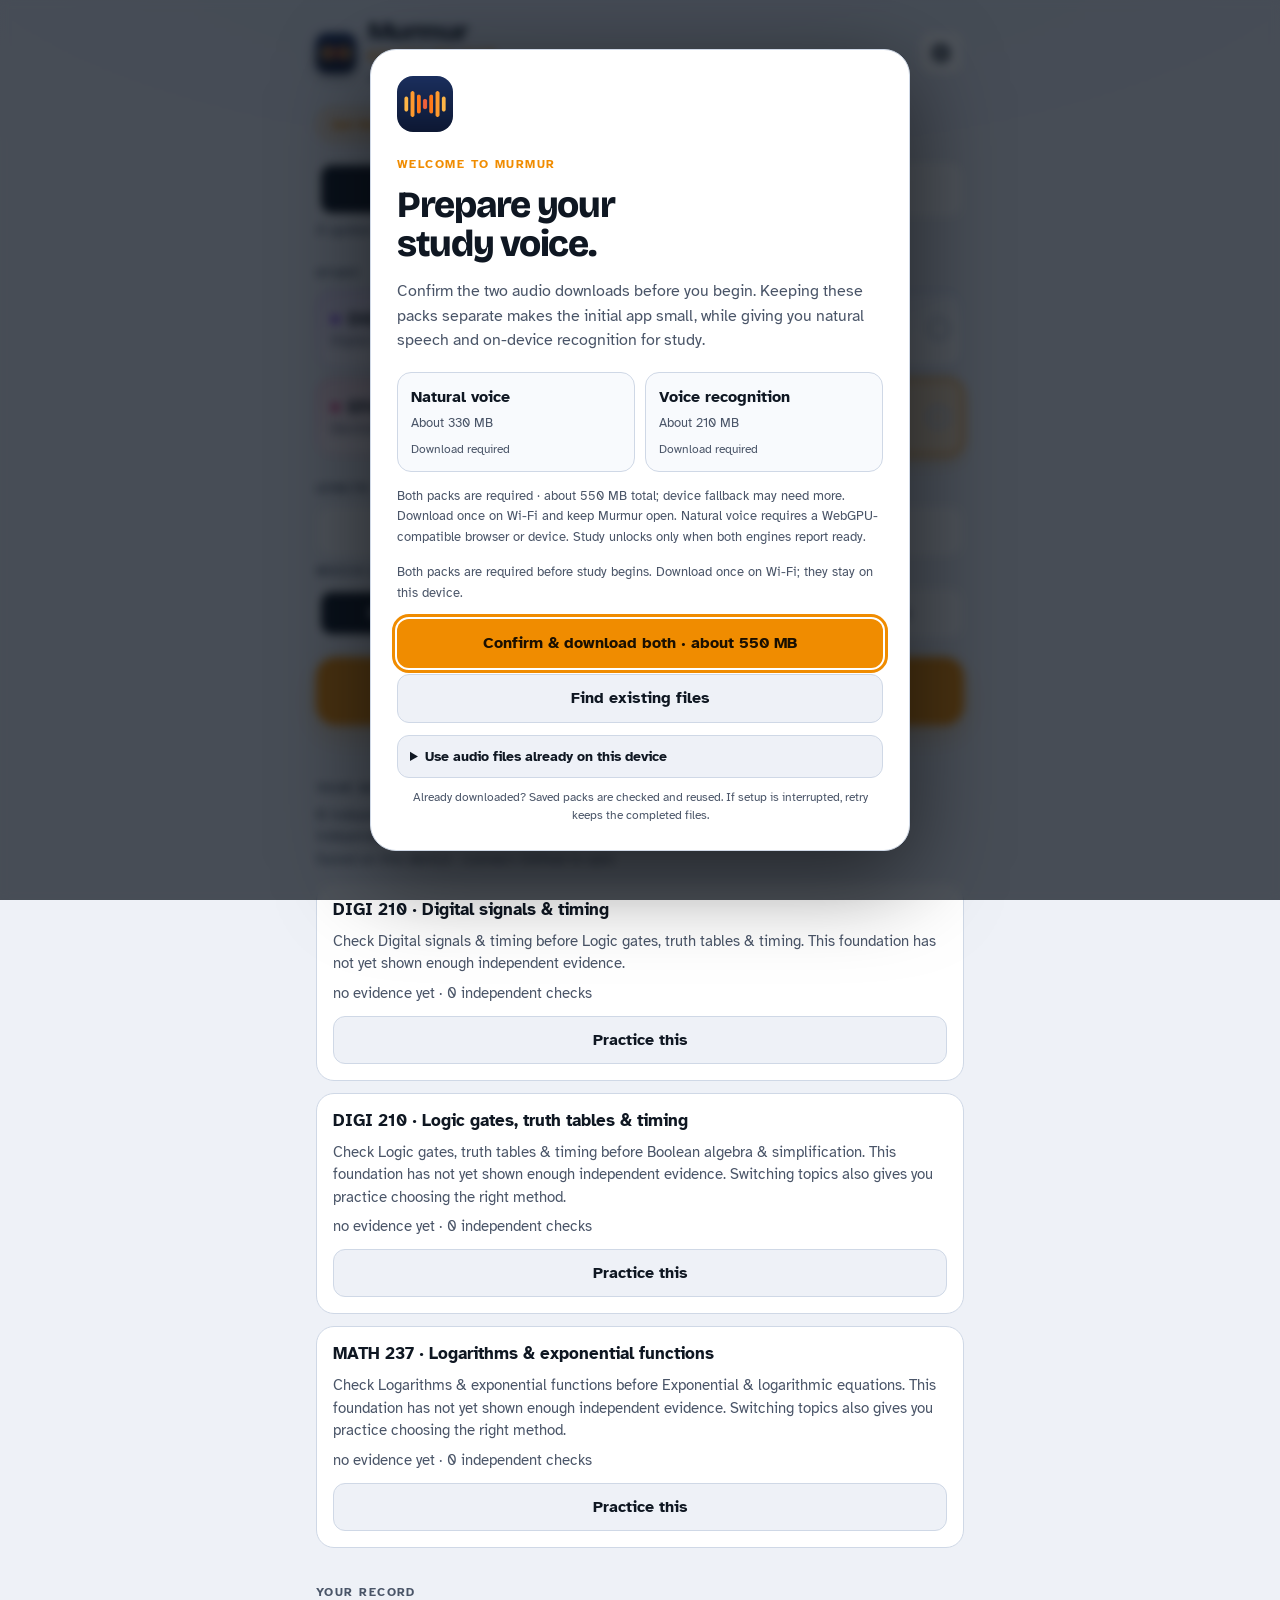
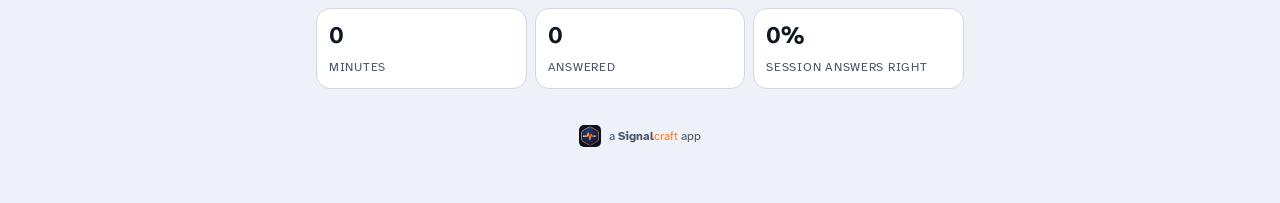
==== commit e174476e: "Apply consistent Signalcraft footer branding" ====
--- a/docs/index.html
+++ b/docs/index.html
@@ -65,7 +65,7 @@
 
   <section class="block" id="adaptivePlan" aria-live="polite"></section>
   <section class="block" id="statsBlock"></section>
-  <footer class="sc-foot"><a href="#" id="scLink"><svg class="sc-badge" viewBox="-6 -6 132 132" aria-hidden="true"><defs><linearGradient id="hg" x1="0" y1="0" x2="1" y2="1"><stop offset="0" stop-color="#ffb347"/><stop offset=".55" stop-color="#ff7a1a"/><stop offset="1" stop-color="#e2531a"/></linearGradient><linearGradient id="hb" x1="0" y1="0" x2="0" y2="1"><stop offset="0" stop-color="#1b2f5e"/><stop offset="1" stop-color="#0d1833"/></linearGradient></defs><path d="M60 6L106 32V88L60 114L14 88V32Z" fill="url(#hb)" stroke="url(#hg)" stroke-width="4" stroke-linejoin="round"/><path d="M24 62H42L49 42L60 84L67 52L73 62H96" fill="none" stroke="url(#hg)" stroke-width="6" stroke-linecap="round" stroke-linejoin="round"/><circle cx="24" cy="62" r="4" fill="#e9edf6"/><circle cx="96" cy="62" r="4" fill="#e9edf6"/></svg><span>a <b>Signal</b><i>craft</i> app</span></a></footer>
+  <footer class="sc-foot"><a href="#" id="scLink"><img class="sc-badge" src="icons/signalcraft-icon.png" alt="" width="22" height="22" decoding="async"><span>a <b>Signal</b><i>craft</i> app</span></a></footer>
 </main>
 
 <!-- ============ SESSION ============ -->
@@ -187,7 +187,7 @@
     <p class="hint">Version <span id="ver"></span></p>
   </section>
   <section class="card sc-about">
-    <svg class="sc-badge" viewBox="-6 -6 132 132" aria-hidden="true"><defs><linearGradient id="hg2" x1="0" y1="0" x2="1" y2="1"><stop offset="0" stop-color="#ffb347"/><stop offset=".55" stop-color="#ff7a1a"/><stop offset="1" stop-color="#e2531a"/></linearGradient><linearGradient id="hb2" x1="0" y1="0" x2="0" y2="1"><stop offset="0" stop-color="#1b2f5e"/><stop offset="1" stop-color="#0d1833"/></linearGradient></defs><path d="M60 6L106 32V88L60 114L14 88V32Z" fill="url(#hb2)" stroke="url(#hg2)" stroke-width="4" stroke-linejoin="round"/><path d="M24 62H42L49 42L60 84L67 52L73 62H96" fill="none" stroke="url(#hg2)" stroke-width="6" stroke-linecap="round" stroke-linejoin="round"/><circle cx="24" cy="62" r="4" fill="#e9edf6"/><circle cx="96" cy="62" r="4" fill="#e9edf6"/></svg>
+    <img class="sc-badge" src="icons/signalcraft-icon.png" alt="" width="22" height="22" decoding="async">
     <div><h2 class="sc-word"><b>Signal</b><i>craft</i></h2><p class="sc-tagline">SOFTWARE THAT SPEAKS ELECTRONICS</p>
     <p class="hint">Murmur connects your phone, DIGI workbench and Obsidian study hub. A Signalcraft app by jrshaack, and a sibling of the ESP Toolkit.</p></div>
   </section>
--- a/docs/style.css
+++ b/docs/style.css
@@ -302,3 +302,18 @@
 .paid-confirm-dialog .settings-note { font-size: 13px; }
 .paid-confirm-actions { display: grid; grid-template-columns: 1fr 1.35fr; gap: 10px; margin-top: 22px; }
 .paid-confirm-actions .btn { min-height: 48px; }
+
+/* The supplied Signalcraft mark stays small; use the same local file in the
+   footer and About section instead of drawing a second version of the logo. */
+.sc-foot .sc-badge,
+.sc-about .sc-badge {
+  display: block;
+  object-fit: contain;
+  border-radius: 5px;
+}
+.sc-foot a {
+  opacity: 1;
+  color: var(--muted);
+  font-size: .76rem;
+}
+.sc-foot a:hover { color: var(--fg); }
